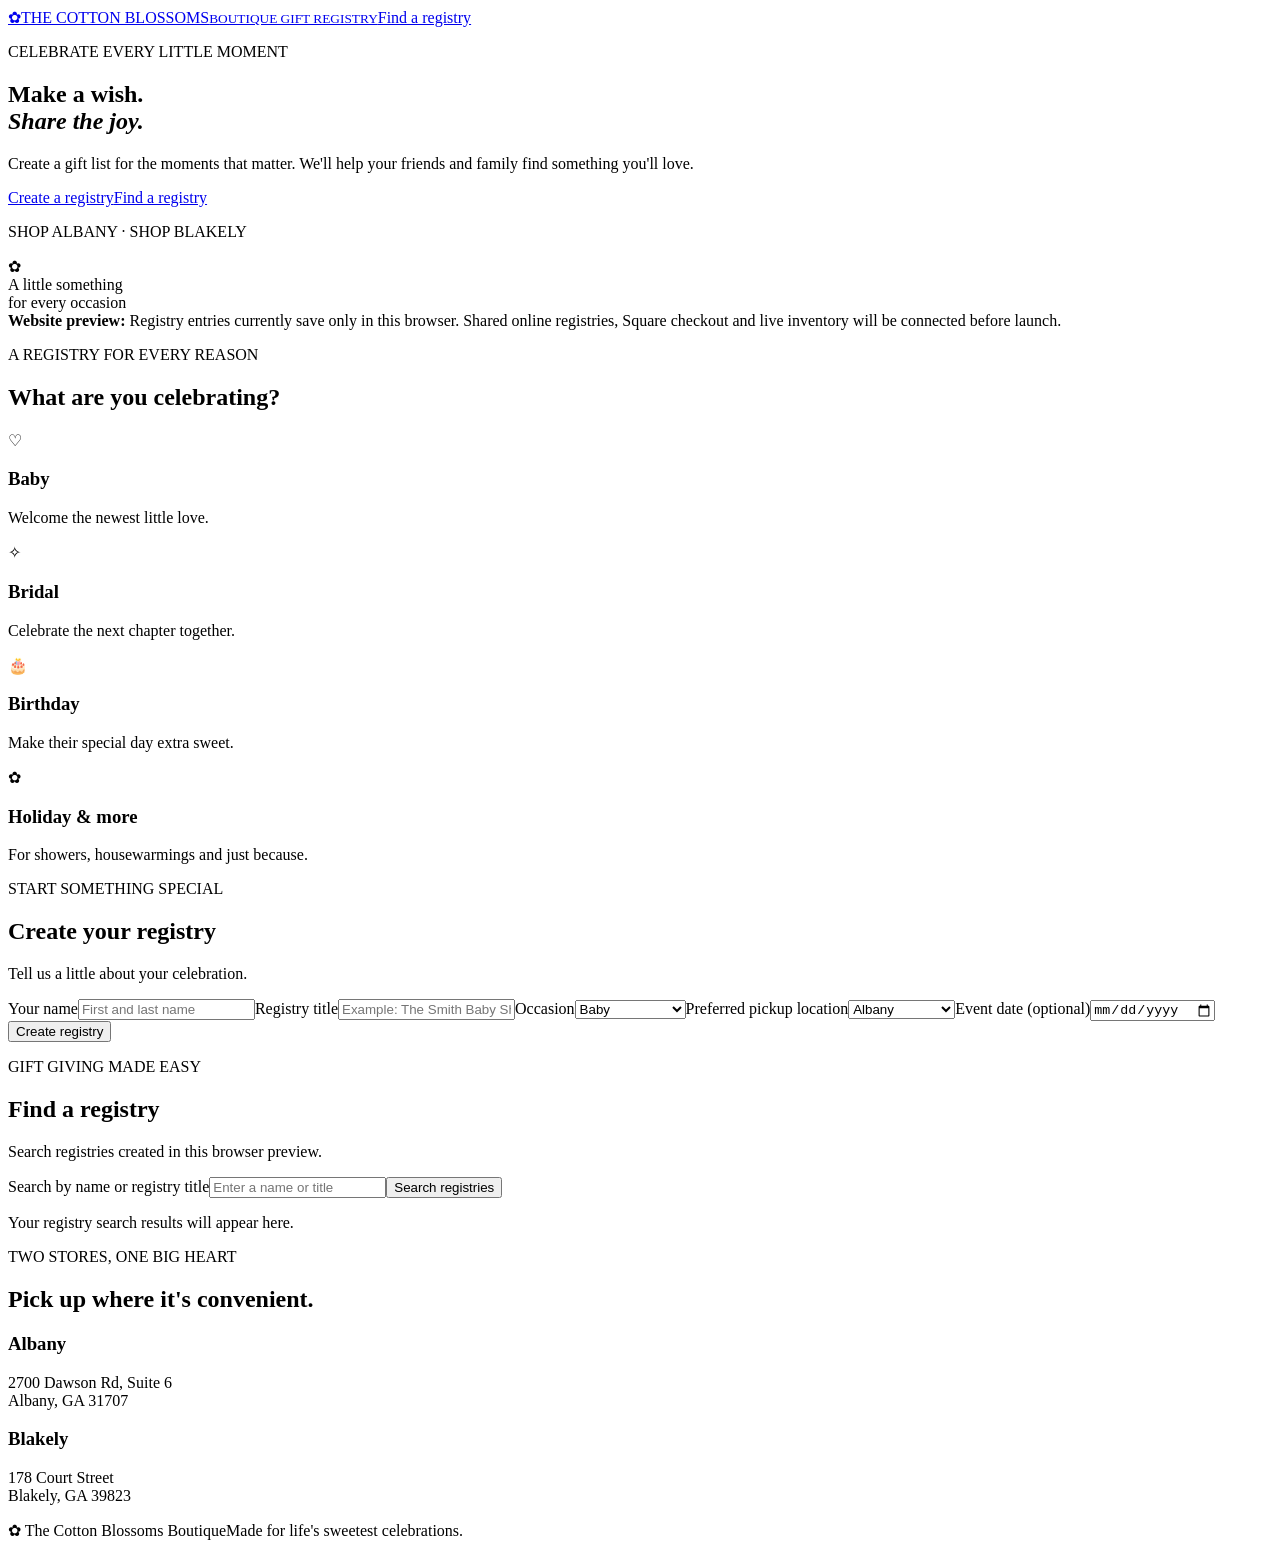
==== index.html @ 9ef79ace "Add Cotton Blossoms gift registry starter site" ====
<!doctype html>
<html lang="en">
<head>
  <meta charset="utf-8"><meta name="viewport" content="width=device-width,initial-scale=1">
  <meta name="theme-color" content="#fff8f7"><meta name="description" content="Create and share a gift registry with The Cotton Blossoms Boutique in Albany or Blakely, Georgia.">
  <title>Gift Registry | The Cotton Blossoms Boutique</title>
  <link rel="preconnect" href="https://fonts.googleapis.com"><link rel="preconnect" href="https://fonts.gstatic.com" crossorigin>
  <link href="https://fonts.googleapis.com/css2?family=DM+Sans:wght@400;500;600;700&family=Playfair+Display:wght@500;600;700&display=swap" rel="stylesheet">
  <link rel="stylesheet" href="styles.css">
</head>
<body>
<header class="site-header"><a class="brand" href="#"><span class="flower">✿</span><span>THE COTTON BLOSSOMS<small>BOUTIQUE GIFT REGISTRY</small></span></a><a class="header-link" href="#find">Find a registry</a></header>
<main>
<section class="hero"><div class="hero-copy"><p class="eyebrow">CELEBRATE EVERY LITTLE MOMENT</p><h1>Make a wish.<br><em>Share the joy.</em></h1><p class="intro">Create a gift list for the moments that matter. We'll help your friends and family find something you'll love.</p><div class="hero-actions"><a class="btn primary" href="#create">Create a registry</a><a class="btn secondary" href="#find">Find a registry</a></div><p class="locations">SHOP ALBANY · SHOP BLAKELY</p></div><div class="hero-art" aria-label="Decorative floral illustration"><div class="sun"></div><div class="flower-art">✿</div><div class="art-note">A little something<br>for every occasion</div></div></section>
<div class="preview-note"><strong>Website preview:</strong> Registry entries currently save only in this browser. Shared online registries, Square checkout and live inventory will be connected before launch.</div>
<section class="occasion-section"><p class="eyebrow center">A REGISTRY FOR EVERY REASON</p><h2>What are you celebrating?</h2><div class="occasion-grid"><article> <span>♡</span><h3>Baby</h3><p>Welcome the newest little love.</p></article><article><span>✧</span><h3>Bridal</h3><p>Celebrate the next chapter together.</p></article><article><span>🎂</span><h3>Birthday</h3><p>Make their special day extra sweet.</p></article><article><span>✿</span><h3>Holiday & more</h3><p>For showers, housewarmings and just because.</p></article></div></section>
<section class="work-area">
<div class="panel" id="create"><p class="eyebrow">START SOMETHING SPECIAL</p><h2>Create your registry</h2><p class="muted">Tell us a little about your celebration.</p>
<form id="create-form"><label>Your name<input name="name" required placeholder="First and last name"></label><label>Registry title<input name="title" required placeholder="Example: The Smith Baby Shower"></label><label>Occasion<select name="occasion"><option>Baby</option><option>Bridal</option><option>Birthday</option><option>Holiday</option><option>Housewarming</option><option>Other</option></select></label><label>Preferred pickup location<select name="location"><option>Albany</option><option>Blakely</option><option>Either location</option></select></label><label>Event date <span class="optional">(optional)</span><input name="date" type="date"></label><button class="btn primary full" type="submit">Create registry</button></form><p id="create-message" class="form-message" role="status"></p></div>
<div class="panel" id="find"><p class="eyebrow">GIFT GIVING MADE EASY</p><h2>Find a registry</h2><p class="muted">Search registries created in this browser preview.</p><form id="search-form" class="search-form"><label>Search by name or registry title<input name="term" placeholder="Enter a name or title"></label><button class="btn secondary full" type="submit">Search registries</button></form><div id="registry-results" class="results" aria-live="polite"><p class="empty">Your registry search results will appear here.</p></div></div>
</section>
<section class="locations-band"><p class="eyebrow center">TWO STORES, ONE BIG HEART</p><h2>Pick up where it's convenient.</h2><div class="store-grid"><div><h3>Albany</h3><p>2700 Dawson Rd, Suite 6<br>Albany, GA 31707</p></div><div><h3>Blakely</h3><p>178 Court Street<br>Blakely, GA 39823</p></div></div></section>
</main>
<footer><span>✿ The Cotton Blossoms Boutique</span><span>Made for life's sweetest celebrations.</span></footer>
<script src="app.js"></script>
</body></html>
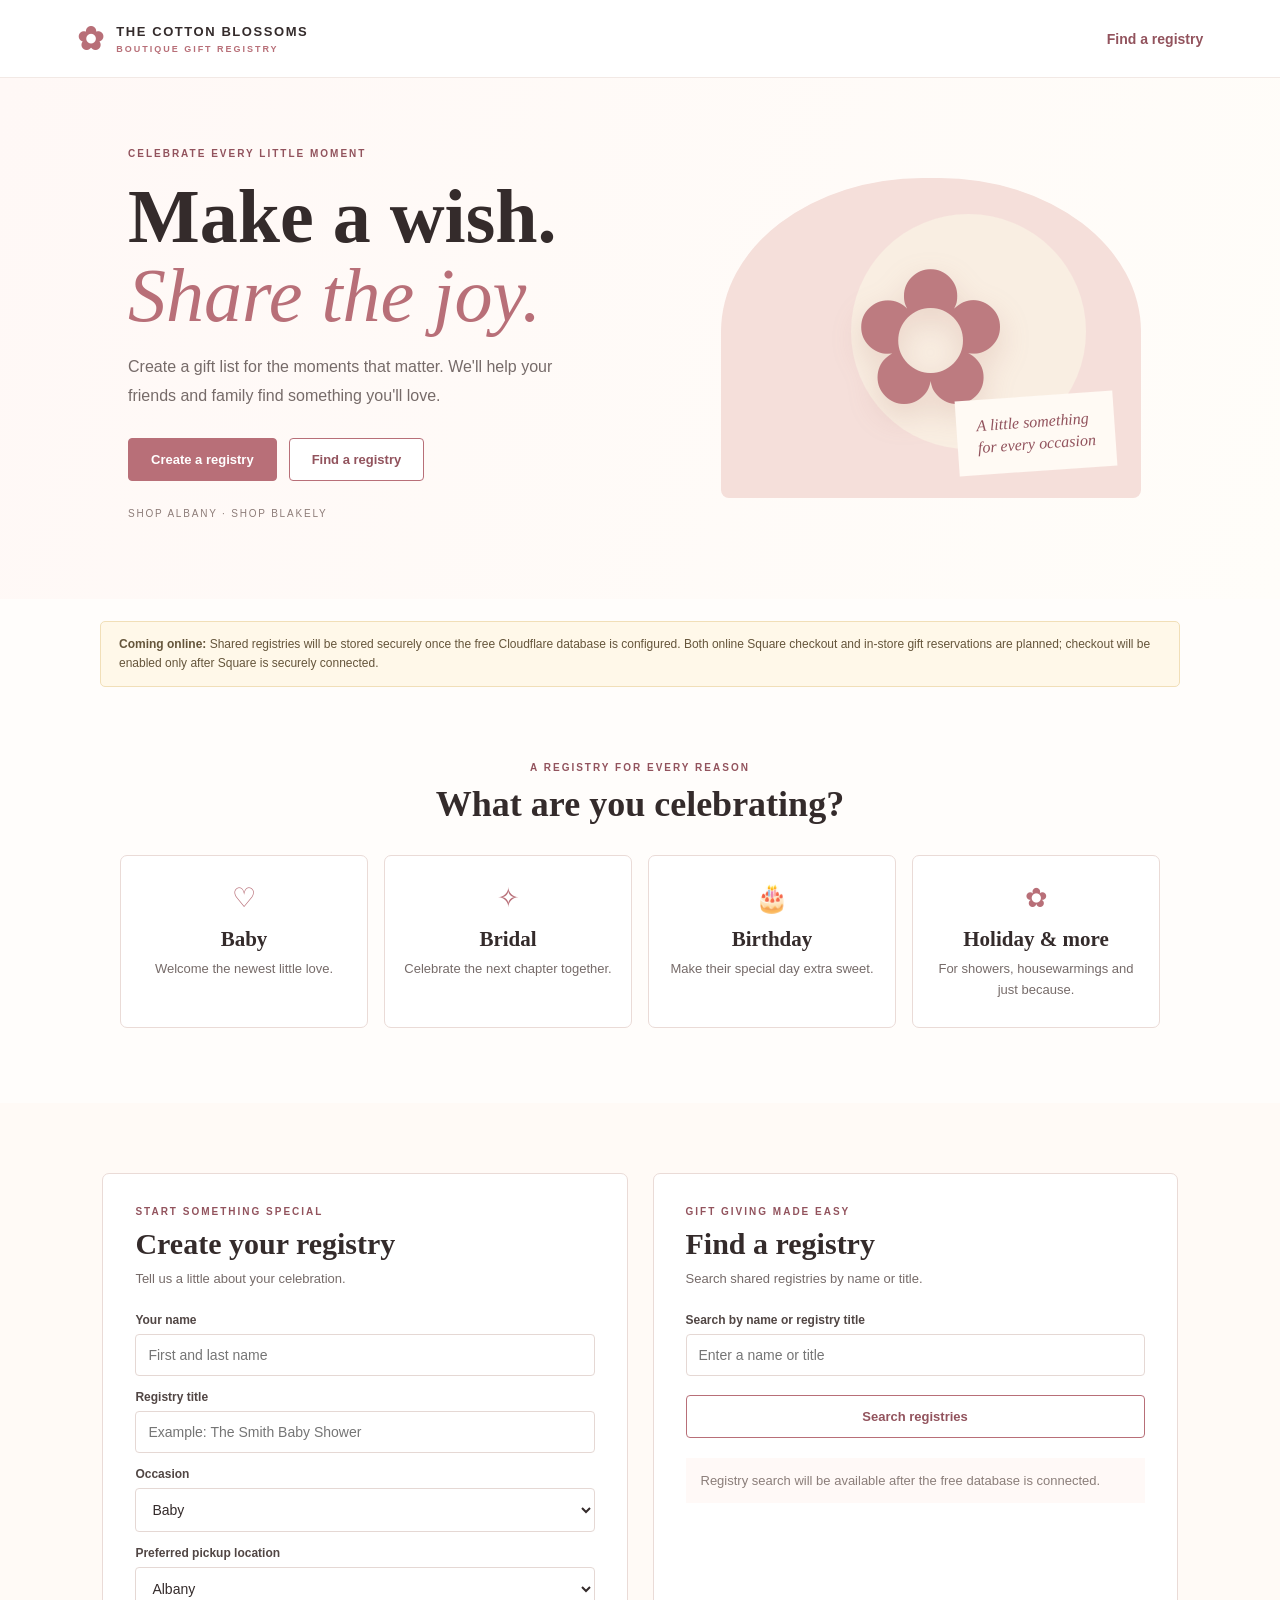
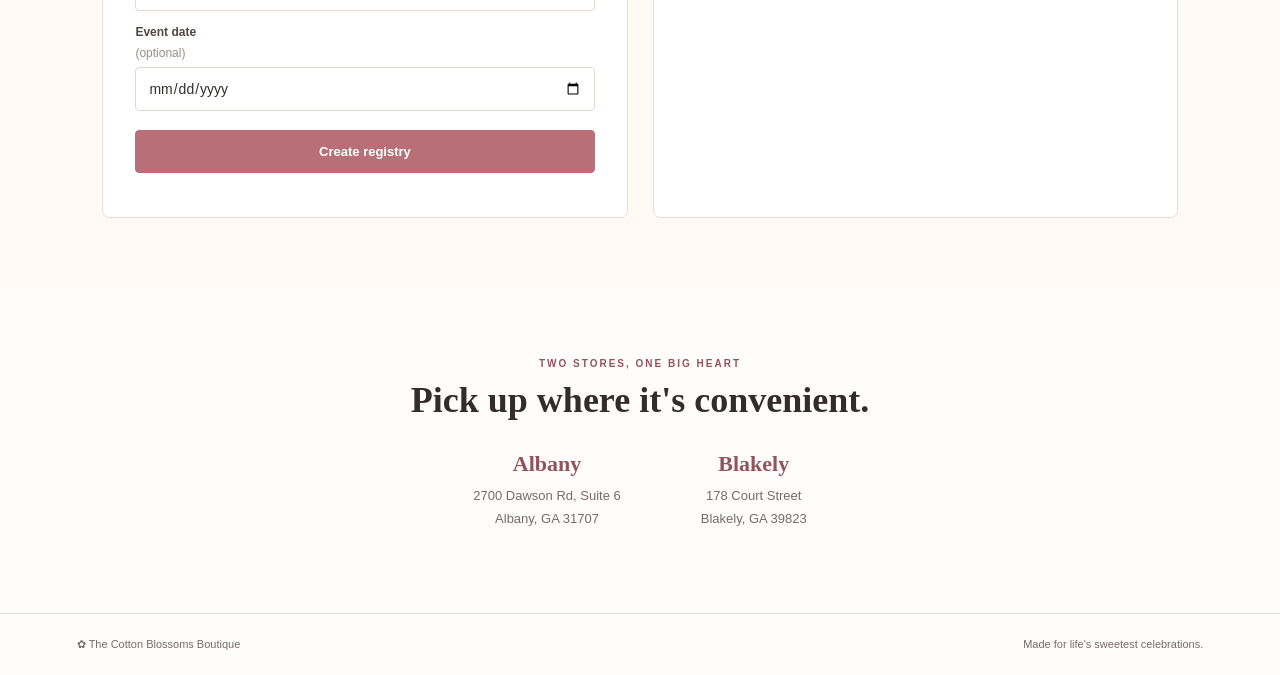
==== commit f4bd1cd3: "Update registry site for shared database and both purchase paths" ====
--- a/index.html
+++ b/index.html
@@ -12,12 +12,12 @@
 <header class="site-header"><a class="brand" href="#"><span class="flower">✿</span><span>THE COTTON BLOSSOMS<small>BOUTIQUE GIFT REGISTRY</small></span></a><a class="header-link" href="#find">Find a registry</a></header>
 <main>
 <section class="hero"><div class="hero-copy"><p class="eyebrow">CELEBRATE EVERY LITTLE MOMENT</p><h1>Make a wish.<br><em>Share the joy.</em></h1><p class="intro">Create a gift list for the moments that matter. We'll help your friends and family find something you'll love.</p><div class="hero-actions"><a class="btn primary" href="#create">Create a registry</a><a class="btn secondary" href="#find">Find a registry</a></div><p class="locations">SHOP ALBANY · SHOP BLAKELY</p></div><div class="hero-art" aria-label="Decorative floral illustration"><div class="sun"></div><div class="flower-art">✿</div><div class="art-note">A little something<br>for every occasion</div></div></section>
-<div class="preview-note"><strong>Website preview:</strong> Registry entries currently save only in this browser. Shared online registries, Square checkout and live inventory will be connected before launch.</div>
+<div class="preview-note"><strong>Coming online:</strong> Shared registries will be stored securely once the free Cloudflare database is configured. Both online Square checkout and in-store gift reservations are planned; checkout will be enabled only after Square is securely connected.</div>
 <section class="occasion-section"><p class="eyebrow center">A REGISTRY FOR EVERY REASON</p><h2>What are you celebrating?</h2><div class="occasion-grid"><article> <span>♡</span><h3>Baby</h3><p>Welcome the newest little love.</p></article><article><span>✧</span><h3>Bridal</h3><p>Celebrate the next chapter together.</p></article><article><span>🎂</span><h3>Birthday</h3><p>Make their special day extra sweet.</p></article><article><span>✿</span><h3>Holiday & more</h3><p>For showers, housewarmings and just because.</p></article></div></section>
 <section class="work-area">
 <div class="panel" id="create"><p class="eyebrow">START SOMETHING SPECIAL</p><h2>Create your registry</h2><p class="muted">Tell us a little about your celebration.</p>
 <form id="create-form"><label>Your name<input name="name" required placeholder="First and last name"></label><label>Registry title<input name="title" required placeholder="Example: The Smith Baby Shower"></label><label>Occasion<select name="occasion"><option>Baby</option><option>Bridal</option><option>Birthday</option><option>Holiday</option><option>Housewarming</option><option>Other</option></select></label><label>Preferred pickup location<select name="location"><option>Albany</option><option>Blakely</option><option>Either location</option></select></label><label>Event date <span class="optional">(optional)</span><input name="date" type="date"></label><button class="btn primary full" type="submit">Create registry</button></form><p id="create-message" class="form-message" role="status"></p></div>
-<div class="panel" id="find"><p class="eyebrow">GIFT GIVING MADE EASY</p><h2>Find a registry</h2><p class="muted">Search registries created in this browser preview.</p><form id="search-form" class="search-form"><label>Search by name or registry title<input name="term" placeholder="Enter a name or title"></label><button class="btn secondary full" type="submit">Search registries</button></form><div id="registry-results" class="results" aria-live="polite"><p class="empty">Your registry search results will appear here.</p></div></div>
+<div class="panel" id="find"><p class="eyebrow">GIFT GIVING MADE EASY</p><h2>Find a registry</h2><p class="muted">Search shared registries by name or title.</p><form id="search-form" class="search-form"><label>Search by name or registry title<input name="term" placeholder="Enter a name or title"></label><button class="btn secondary full" type="submit">Search registries</button></form><div id="registry-results" class="results" aria-live="polite"><p class="empty">Search for a registry by name or title.</p></div></div>
 </section>
 <section class="locations-band"><p class="eyebrow center">TWO STORES, ONE BIG HEART</p><h2>Pick up where it's convenient.</h2><div class="store-grid"><div><h3>Albany</h3><p>2700 Dawson Rd, Suite 6<br>Albany, GA 31707</p></div><div><h3>Blakely</h3><p>178 Court Street<br>Blakely, GA 39823</p></div></div></section>
 </main>
--- a/styles.css
+++ b/styles.css
@@ -0,0 +1 @@
+:root{--ink:#342b2b;--rose:#b86f78;--rose-dark:#92535d;--blush:#fff1ef;--cream:#fffaf6;--line:#eadbd7;--muted:#766b69}*{box-sizing:border-box}html{scroll-behavior:smooth}body{margin:0;background:#fffdfb;color:var(--ink);font-family:"DM Sans",sans-serif}.site-header{height:78px;padding:0 max(6vw,24px);display:flex;align-items:center;justify-content:space-between;border-bottom:1px solid #f2e9e5;background:#fff}.brand{display:flex;gap:11px;align-items:center;color:var(--ink);text-decoration:none;font-weight:700;letter-spacing:.12em;font-size:13px}.brand small{display:block;font-size:9px;letter-spacing:.22em;color:var(--rose);margin-top:5px}.flower{font-size:32px;color:var(--rose)}.header-link{color:var(--rose-dark);font-weight:700;text-decoration:none;font-size:14px}.hero{min-height:490px;padding:70px max(10vw,28px);display:grid;grid-template-columns:1.1fr .9fr;align-items:center;gap:40px;background:linear-gradient(110deg,#fff8f6,#fffdf9)}.eyebrow{font-size:10px;font-weight:700;letter-spacing:.2em;color:var(--rose-dark)}h1,h2,h3,p{margin-top:0}h1,h2{font-family:"Playfair Display",serif;font-weight:600}h1{font-size:clamp(48px,6vw,76px);line-height:1.04;margin:18px 0}h1 em{color:var(--rose);font-weight:500}.intro{max-width:460px;color:var(--muted);line-height:1.8;font-size:16px}.hero-actions{display:flex;gap:12px;flex-wrap:wrap;margin:27px 0}.btn{display:inline-flex;justify-content:center;align-items:center;padding:13px 22px;border-radius:4px;font:700 13px "DM Sans",sans-serif;text-decoration:none;cursor:pointer;border:1px solid var(--rose)}.primary{background:var(--rose);color:white}.primary:hover{background:var(--rose-dark)}.secondary{background:white;color:var(--rose-dark)}.locations{font-size:10px;letter-spacing:.18em;color:#8d7c78}.hero-art{height:320px;max-width:420px;width:100%;justify-self:center;position:relative;border-radius:48% 48% 8px 8px;background:#f5dfda;display:grid;place-items:center;overflow:hidden}.sun{position:absolute;width:235px;height:235px;border-radius:50%;background:#f9eee2;top:36px;right:55px}.flower-art{position:relative;color:#bd7b80;font-size:190px;text-shadow:0 12px 30px #c18b8044}.art-note{position:absolute;bottom:28px;right:25px;background:#fffaf4;padding:15px 20px;color:var(--rose-dark);font-family:"Playfair Display",serif;font-style:italic;line-height:1.4;transform:rotate(-4deg)}.preview-note{margin:22px auto 0;max-width:1080px;padding:13px 18px;background:#fff8e9;border:1px solid #f1dfb8;border-radius:5px;color:#65553b;font-size:12px;line-height:1.6}.occasion-section{text-align:center;padding:75px 24px}.center{text-align:center}h2{font-size:36px;margin:10px 0 30px}.occasion-grid{max-width:1040px;margin:0 auto;display:grid;grid-template-columns:repeat(4,1fr);gap:16px}.occasion-grid article{padding:26px 18px;border:1px solid var(--line);background:#fff;border-radius:7px}.occasion-grid article span{font-size:27px;color:var(--rose)}.occasion-grid h3{font-family:"Playfair Display",serif;font-size:21px;margin:13px 0 7px}.occasion-grid p,.muted{font-size:13px;color:var(--muted);line-height:1.6;margin-bottom:0}.work-area{background:var(--cream);padding:70px max(8vw,24px);display:grid;grid-template-columns:1fr 1fr;gap:25px}.panel{background:white;border:1px solid var(--line);border-radius:7px;padding:32px;scroll-margin-top:25px}.panel h2{font-size:30px;margin-bottom:8px}.panel .eyebrow{margin-bottom:10px}form{display:grid;gap:14px;margin-top:24px}label{display:grid;gap:7px;font-size:12px;font-weight:700;color:#514644}input,select{width:100%;padding:12px;border:1px solid #e5d8d4;border-radius:4px;background:white;color:var(--ink);font:14px "DM Sans",sans-serif}input:focus,select:focus{outline:2px solid #dba9ae;outline-offset:1px}.optional{font-weight:400;color:#9b8d89}.full{width:100%;margin-top:5px}.form-message{font-size:13px;color:var(--rose-dark);margin:12px 0 0}.results{margin-top:20px}.empty{font-size:13px;color:#8b7e7a;padding:15px;background:#fff9f7}.result-card{border:1px solid var(--line);border-radius:5px;padding:15px;margin:10px 0}.result-card h3{font-family:"Playfair Display",serif;margin:0 0 6px}.result-card p{font-size:12px;color:var(--muted);margin:4px 0}.locations-band{text-align:center;padding:70px 24px}.store-grid{display:flex;justify-content:center;gap:80px;flex-wrap:wrap}.store-grid h3{font-family:"Playfair Display",serif;color:var(--rose-dark);font-size:22px;margin-bottom:8px}.store-grid p{font-size:13px;color:var(--muted);line-height:1.7}footer{border-top:1px solid var(--line);padding:24px max(6vw,24px);display:flex;justify-content:space-between;gap:15px;flex-wrap:wrap;font-size:11px;color:var(--muted)}@media(max-width:760px){.hero{grid-template-columns:1fr;padding-top:55px}.hero-art{height:260px;max-width:340px}.occasion-grid{grid-template-columns:repeat(2,1fr)}.work-area{grid-template-columns:1fr;padding:45px 18px}.panel{padding:24px}h2{font-size:30px}.store-grid{gap:35px}}@media(max-width:390px){.occasion-grid{grid-template-columns:1fr}.brand{font-size:11px}.header-link{font-size:12px}}
